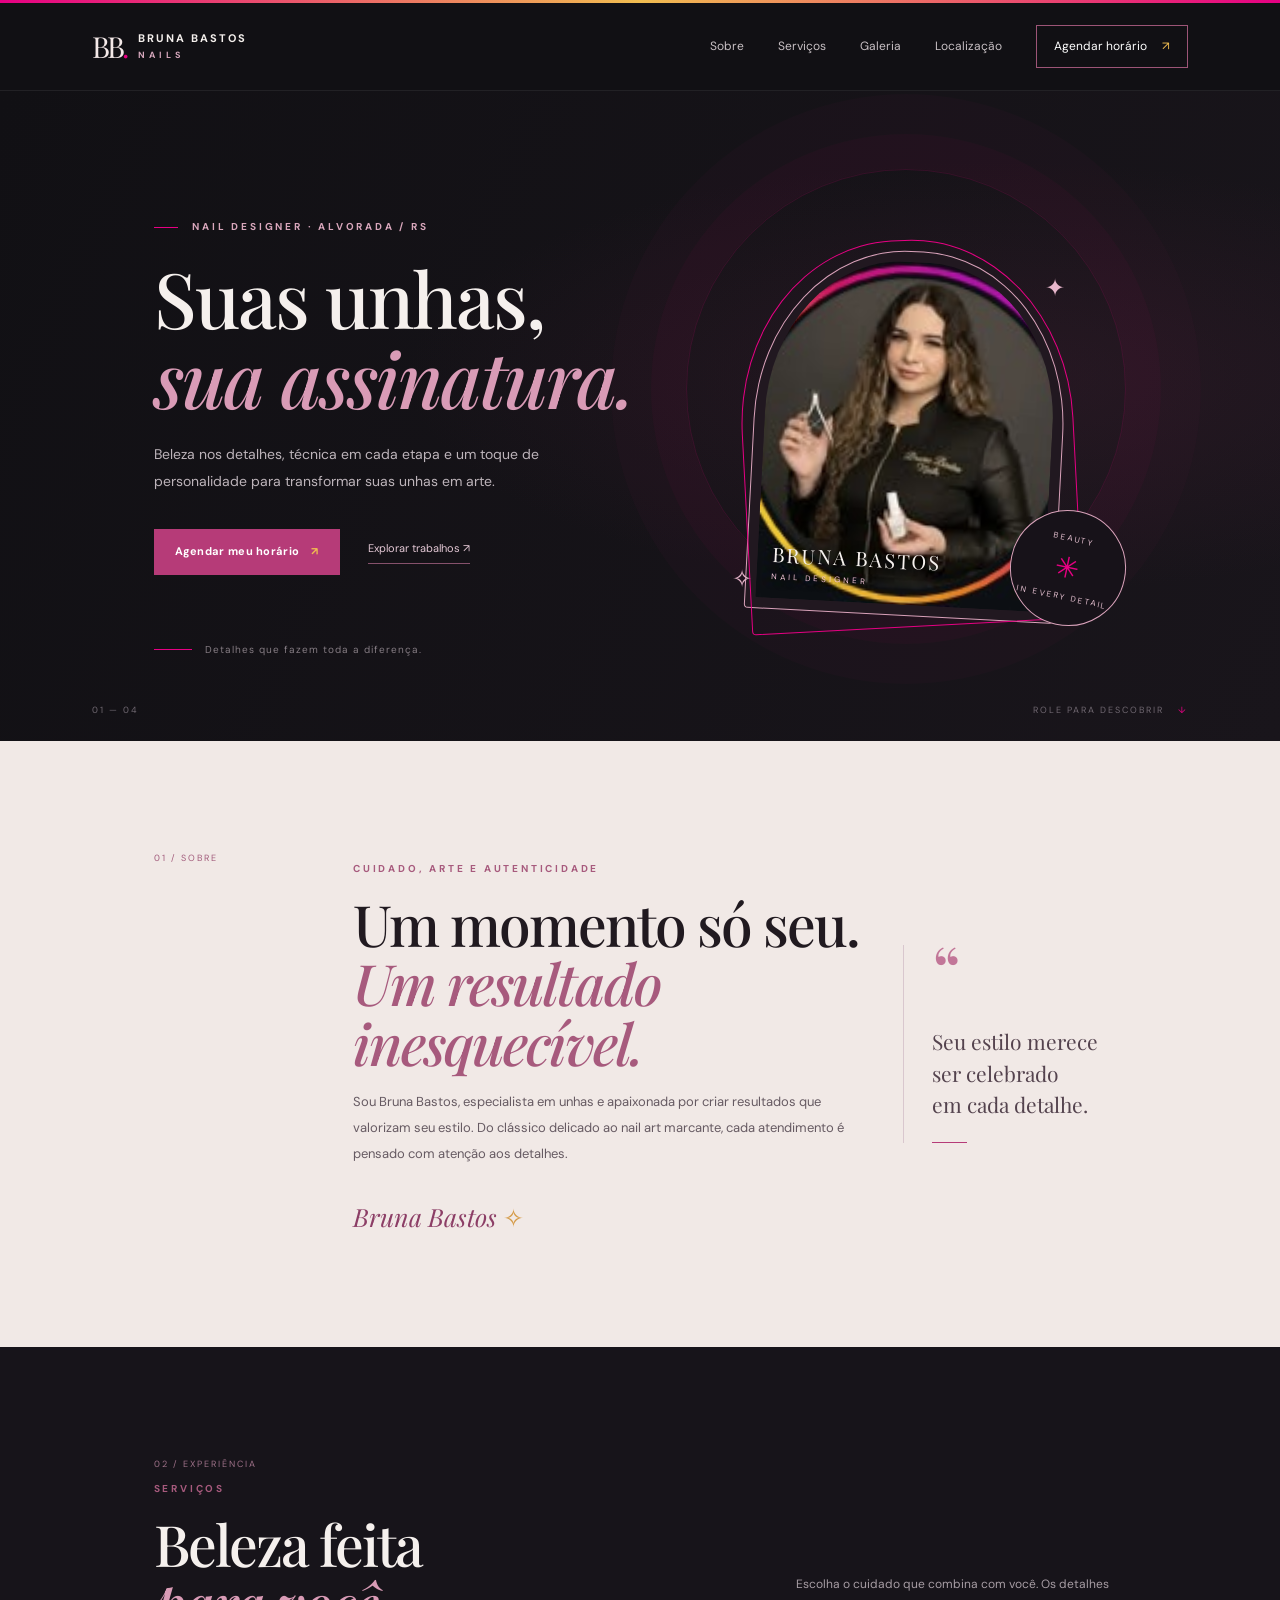
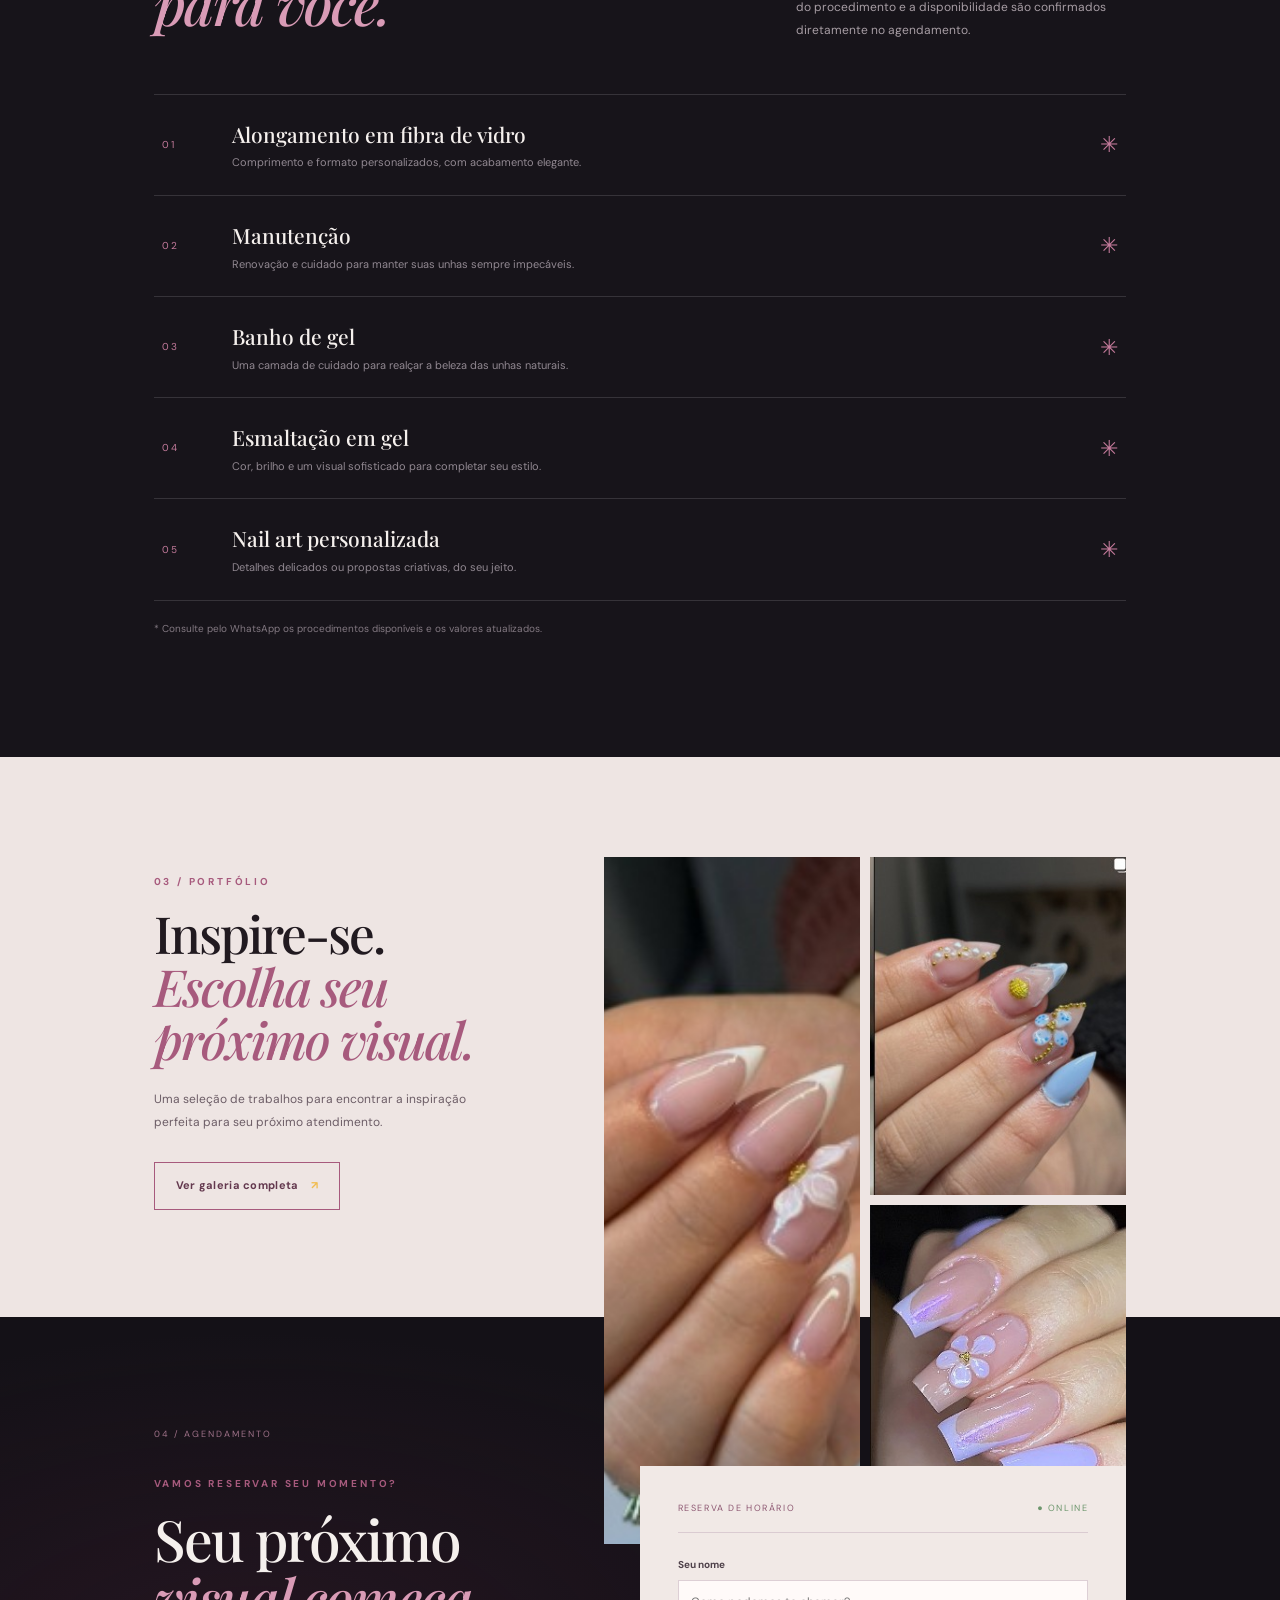
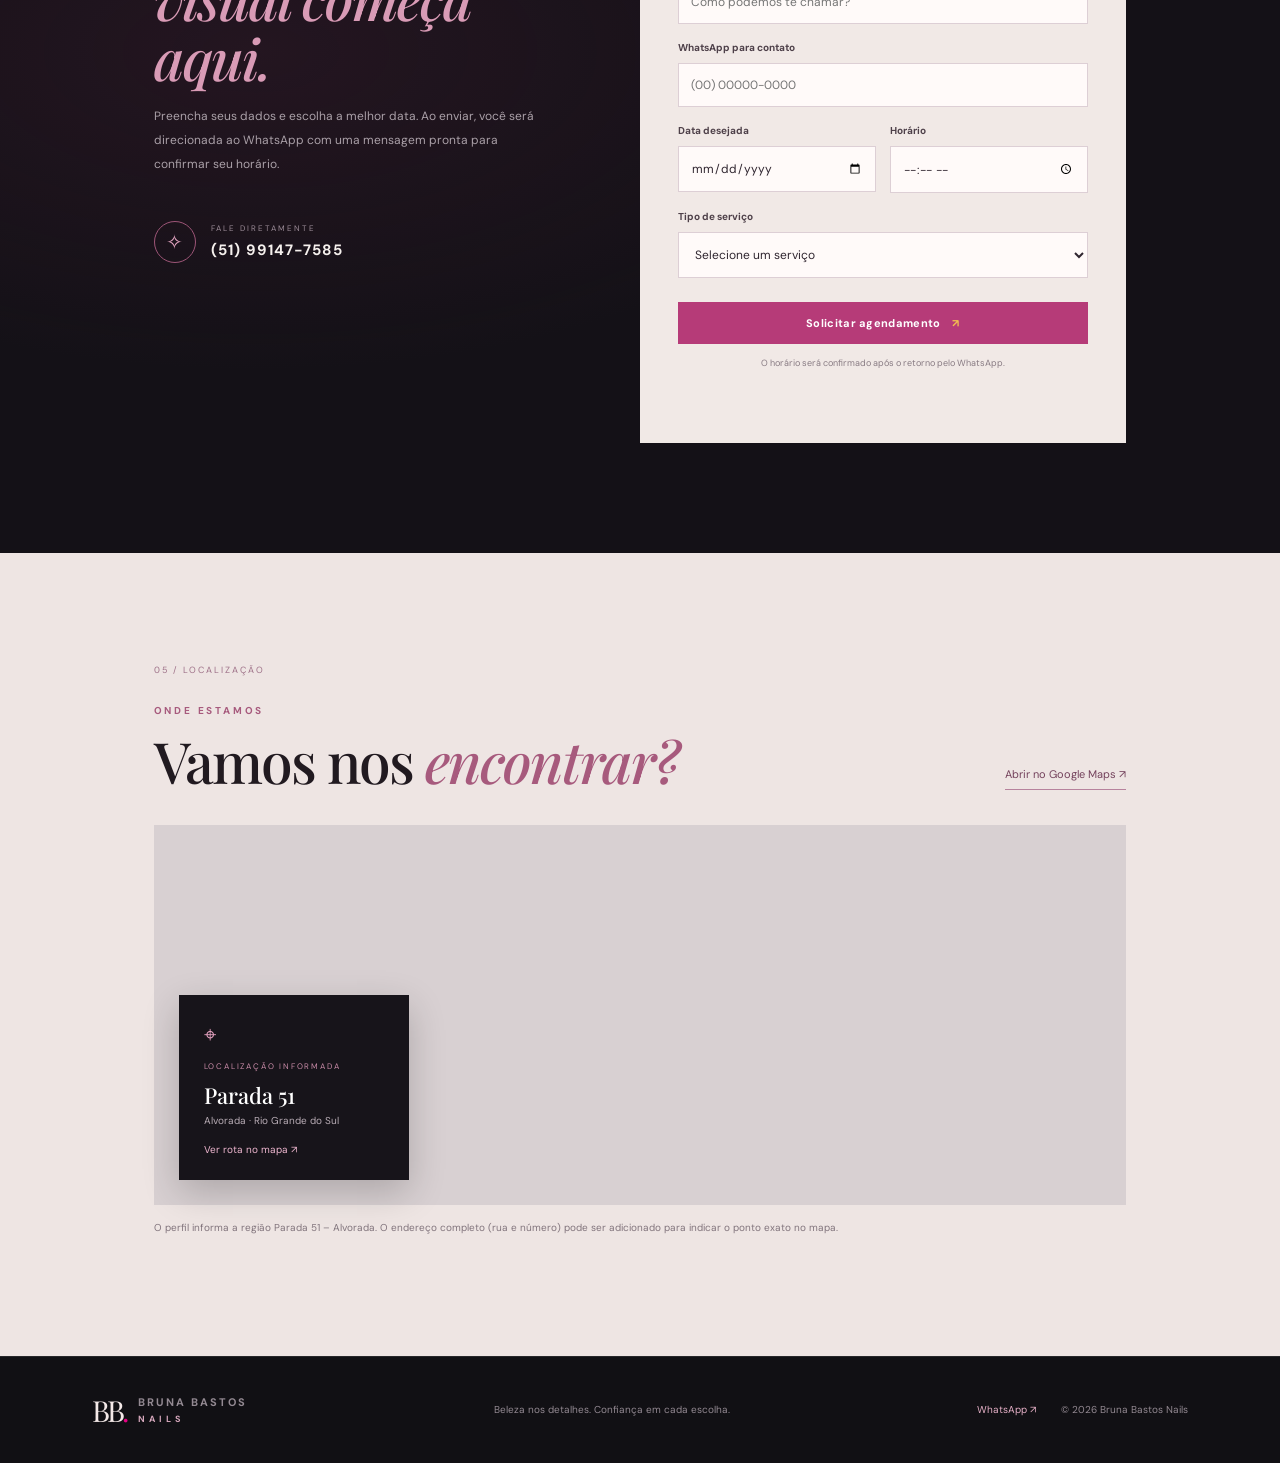
==== index.html @ d0cccdfe "Add files via upload" ====
<!DOCTYPE html>
<html lang="pt-BR">
<head>
  <meta charset="UTF-8">
  <meta name="viewport" content="width=device-width, initial-scale=1.0">
  <meta name="theme-color" content="#111014">
  <meta name="description" content="Bruna Bastos Nails — nail designer em Alvorada. Alongamentos, cuidados e nail art com acabamento sofisticado.">
  <title>Bruna Bastos Nails | Nail Designer</title>
  <link rel="preconnect" href="https://fonts.googleapis.com">
  <link rel="preconnect" href="https://fonts.gstatic.com" crossorigin>
  <link href="https://fonts.googleapis.com/css2?family=DM+Sans:wght@400;500;600;700&family=Playfair+Display:wght@500;600;700&display=swap" rel="stylesheet">
  <link rel="stylesheet" href="style.css">
</head>
<body>
  <div class="topline"></div>
  <header class="site-header">
    <a class="brand" href="#inicio" aria-label="Bruna Bastos Nails - início">
      <span class="brand-mark">BB<span>.</span></span>
      <span class="brand-name">BRUNA BASTOS <small>NAILS</small></span>
    </a>
    <button class="menu-toggle" aria-label="Abrir menu" aria-expanded="false">☰</button>
    <nav class="nav" id="nav">
      <a href="#sobre">Sobre</a>
      <a href="#servicos">Serviços</a>
      <a href="galeria.html" target="_blank" rel="noopener">Galeria</a>
      <a href="#localizacao">Localização</a>
      <a class="nav-cta" href="#agendar">Agendar horário <span>↗</span></a>
    </nav>
  </header>

  <main>
    <section class="hero" id="inicio">
      <div class="hero-glow"></div>
      <div class="hero-copy">
        <p class="eyebrow"><span></span> NAIL DESIGNER · ALVORADA / RS</p>
        <h1>Suas unhas,<br><em>sua assinatura.</em></h1>
        <p class="hero-text">Beleza nos detalhes, técnica em cada etapa e um toque de personalidade para transformar suas unhas em arte.</p>
        <div class="hero-actions">
          <a class="button button-primary" href="#agendar">Agendar meu horário <span>↗</span></a>
          <a class="text-link" href="galeria.html" target="_blank" rel="noopener">Explorar trabalhos <span>↗</span></a>
        </div>
        <div class="hero-note"><span class="note-line"></span><span>Detalhes que fazem toda a diferença.</span></div>
      </div>
      <div class="hero-visual">
        <div class="portrait-frame">
          <div class="portrait-ring"></div>
          <img src="bruna-perfil.jpg" alt="Bruna Bastos, nail designer">
          <div class="portrait-caption"><span>BRUNA BASTOS</span><small>NAIL DESIGNER</small></div>
        </div>
        <div class="floating-stamp"><span>BEAUTY</span><b>✳</b><span>IN EVERY DETAIL</span></div>
        <span class="hero-spark spark-one">✦</span><span class="hero-spark spark-two">✧</span>
      </div>
      <div class="hero-bottom"><span>01 — 04</span><span class="scroll-label">ROLE PARA DESCOBRIR <i>↓</i></span></div>
    </section>

    <section class="intro section-pad" id="sobre">
      <div class="section-kicker">01 / SOBRE</div>
      <div class="intro-content">
        <p class="eyebrow">CUIDADO, ARTE E AUTENTICIDADE</p>
        <h2>Um momento só seu.<br><em>Um resultado inesquecível.</em></h2>
        <p>Sou Bruna Bastos, especialista em unhas e apaixonada por criar resultados que valorizam seu estilo. Do clássico delicado ao nail art marcante, cada atendimento é pensado com atenção aos detalhes.</p>
        <div class="signature">Bruna Bastos <span>✧</span></div>
      </div>
      <div class="intro-side"><span class="big-quote">“</span><p>Seu estilo merece<br>ser celebrado<br>em cada detalhe.</p><span class="side-line"></span></div>
    </section>

    <section class="services section-pad" id="servicos">
      <div class="section-kicker">02 / EXPERIÊNCIA</div>
      <div class="section-heading">
        <div><p class="eyebrow">SERVIÇOS</p><h2>Beleza feita<br><em>para você.</em></h2></div>
        <p class="section-description">Escolha o cuidado que combina com você. Os detalhes do procedimento e a disponibilidade são confirmados diretamente no agendamento.</p>
      </div>
      <div class="service-list">
        <article class="service-item"><span class="service-number">01</span><div><h3>Alongamento em fibra de vidro</h3><p>Comprimento e formato personalizados, com acabamento elegante.</p></div><span class="service-symbol">✳</span></article>
        <article class="service-item"><span class="service-number">02</span><div><h3>Manutenção</h3><p>Renovação e cuidado para manter suas unhas sempre impecáveis.</p></div><span class="service-symbol">✳</span></article>
        <article class="service-item"><span class="service-number">03</span><div><h3>Banho de gel</h3><p>Uma camada de cuidado para realçar a beleza das unhas naturais.</p></div><span class="service-symbol">✳</span></article>
        <article class="service-item"><span class="service-number">04</span><div><h3>Esmaltação em gel</h3><p>Cor, brilho e um visual sofisticado para completar seu estilo.</p></div><span class="service-symbol">✳</span></article>
        <article class="service-item"><span class="service-number">05</span><div><h3>Nail art personalizada</h3><p>Detalhes delicados ou propostas criativas, do seu jeito.</p></div><span class="service-symbol">✳</span></article>
      </div>
      <p class="service-footnote">* Consulte pelo WhatsApp os procedimentos disponíveis e os valores atualizados.</p>
    </section>

    <section class="portfolio-strip">
      <div class="portfolio-copy"><p class="eyebrow">03 / PORTFÓLIO</p><h2>Inspire-se.<br><em>Escolha seu próximo visual.</em></h2><p>Uma seleção de trabalhos para encontrar a inspiração perfeita para seu próximo atendimento.</p><a class="button button-outline" href="galeria.html" target="_blank" rel="noopener">Ver galeria completa <span>↗</span></a></div>
      <div class="portfolio-preview">
        <img src="trabalho-01.jpg" alt="Unhas decoradas em tons rosados">
        <img src="trabalho-04.jpg" alt="Nail art delicada com detalhes">
        <img src="trabalho-13.jpg" alt="Unhas em tom lilás com decoração floral">
      </div>
    </section>

    <section class="booking section-pad" id="agendar">
      <div class="section-kicker">04 / AGENDAMENTO</div>
      <div class="booking-layout">
        <div class="booking-copy"><p class="eyebrow">VAMOS RESERVAR SEU MOMENTO?</p><h2>Seu próximo<br><em>visual começa aqui.</em></h2><p>Preencha seus dados e escolha a melhor data. Ao enviar, você será direcionada ao WhatsApp com uma mensagem pronta para confirmar seu horário.</p><div class="booking-contact"><span class="contact-icon">✧</span><div><small>FALE DIRETAMENTE</small><strong>(51) 99147-7585</strong></div></div></div>
        <form class="booking-form" id="bookingForm">
          <div class="form-top"><span>RESERVA DE HORÁRIO</span><span>● ONLINE</span></div>
          <label for="nome">Seu nome</label><input id="nome" name="nome" type="text" placeholder="Como podemos te chamar?" required>
          <label for="telefone">WhatsApp para contato</label><input id="telefone" name="telefone" type="tel" placeholder="(00) 00000-0000" required>
          <div class="form-row"><div><label for="data">Data desejada</label><input id="data" name="data" type="date" required></div><div><label for="hora">Horário</label><input id="hora" name="hora" type="time" required></div></div>
          <label for="servico">Tipo de serviço</label><select id="servico" name="servico" required><option value="">Selecione um serviço</option><option>Alongamento em fibra de vidro</option><option>Manutenção</option><option>Banho de gel</option><option>Esmaltação em gel</option><option>Nail art personalizada</option><option>Outro / quero tirar dúvidas</option></select>
          <button class="button button-primary submit-button" type="submit">Solicitar agendamento <span>↗</span></button>
          <p class="form-disclaimer">O horário será confirmado após o retorno pelo WhatsApp.</p>
          <p class="form-feedback" id="formFeedback" aria-live="polite"></p>
        </form>
      </div>
    </section>

    <section class="location section-pad" id="localizacao">
      <div class="section-kicker">05 / LOCALIZAÇÃO</div>
      <div class="location-heading"><div><p class="eyebrow">ONDE ESTAMOS</p><h2>Vamos nos <em>encontrar?</em></h2></div><a class="text-link" href="https://www.google.com/maps/search/?api=1&query=Parada+51%2C+Alvorada%2C+RS" target="_blank" rel="noopener">Abrir no Google Maps ↗</a></div>
      <div class="map-wrap"><iframe title="Mapa da região de atendimento em Parada 51, Alvorada - RS" src="https://www.google.com/maps?q=Parada%2051%2C%20Alvorada%2C%20RS&output=embed" loading="lazy" referrerpolicy="no-referrer-when-downgrade" allowfullscreen></iframe><div class="map-card"><span class="map-pin">⌖</span><small>LOCALIZAÇÃO INFORMADA</small><strong>Parada 51</strong><span>Alvorada · Rio Grande do Sul</span><a href="https://www.google.com/maps/search/?api=1&query=Parada+51%2C+Alvorada%2C+RS" target="_blank" rel="noopener">Ver rota no mapa ↗</a></div></div>
      <p class="address-note">O perfil informa a região Parada 51 – Alvorada. O endereço completo (rua e número) pode ser adicionado para indicar o ponto exato no mapa.</p>
    </section>
  </main>

  <footer class="footer"><a class="brand" href="#inicio"><span class="brand-mark">BB<span>.</span></span><span class="brand-name">BRUNA BASTOS <small>NAILS</small></span></a><p>Beleza nos detalhes. Confiança em cada escolha.</p><div class="footer-right"><a href="https://wa.me/5551991477585" target="_blank" rel="noopener">WhatsApp ↗</a><span>© <span id="year"></span> Bruna Bastos Nails</span></div></footer>
  <script src="script.js"></script>
</body>
</html>
---- style.css ----
* {
    box-sizing: border-box
}

html {
    scroll-behavior: smooth;
    scroll-padding-top: 90px
}

body {
    margin: 0;
    background: #111014;
    color: #f5f0ed;
    font-family: 'DM Sans', sans-serif;
    font-size: 15px;
    line-height: 1.6
}

a {
    color: inherit;
    text-decoration: none
}

.topline {
    height: 3px;
    background: linear-gradient(90deg, #e60083, #f1bd50, #e60083)
}

.site-header {
    height: 88px;
    padding: 0 7.2%;
    display: flex;
    align-items: center;
    justify-content: space-between;
    border-bottom: 1px solid #ffffff12;
    background: #111014;
    position: relative;
    z-index: 5
}

.brand {
    display: flex;
    align-items: center;
    gap: 12px
}

.brand-mark {
    font-family: 'Playfair Display', serif;
    font-size: 29px;
    letter-spacing: -3px;
    color: #f4e9e8
}

.brand-mark span {
    color: #e60083
}

.brand-name {
    font-size: 11px;
    letter-spacing: 2px;
    font-weight: 700;
    line-height: 1.2
}

.brand-name small {
    display: block;
    font-size: 9px;
    letter-spacing: 4px;
    color: #d7a8bd;
    margin-top: 5px
}

.nav {
    display: flex;
    align-items: center;
    gap: 34px;
    font-size: 12px;
    color: #c8c0c4
}

.nav a:hover,
.text-link:hover {
    color: #f1bd50
}

.nav .nav-cta {
    border: 1px solid #9d5577;
    padding: 11px 17px;
    color: #fff
}

.nav-cta span,
.button span {
    color: #f1bd50;
    margin-left: 12px
}

.menu-toggle {
    display: none;
    background: none;
    border: 0;
    color: white;
    font-size: 24px
}

.hero {
    min-height: 650px;
    padding: 105px 12% 70px;
    display: grid;
    grid-template-columns: 1.1fr .9fr;
    align-items: center;
    position: relative;
    overflow: hidden;
    background: radial-gradient(ellipse at 78% 44%, #52223c45, transparent 42%), linear-gradient(115deg, #111014, #19151b)
}

.hero-glow {
    position: absolute;
    width: 440px;
    height: 440px;
    border: 1px solid #e6008326;
    border-radius: 50%;
    right: 12%;
    top: 12%;
    box-shadow: 0 0 0 35px #e6008308, 0 0 0 75px #e6008305
}

.hero-copy {
    position: relative;
    z-index: 2
}

.eyebrow {
    font-size: 10px;
    letter-spacing: 2.8px;
    color: #d9a7bc;
    font-weight: 700
}

.hero .eyebrow span {
    display: inline-block;
    width: 24px;
    height: 1px;
    background: #e60083;
    vertical-align: middle;
    margin-right: 10px
}

.hero h1,
.section-heading h2,
.intro h2,
.portfolio-copy h2,
.booking h2,
.location h2,
.gallery-intro h1 {
    font-family: 'Playfair Display', serif;
    font-weight: 500;
    font-size: clamp(48px, 6vw, 78px);
    line-height: 1.04;
    letter-spacing: -2px;
    margin: 23px 0
}

.hero h1 em,
.section-heading h2 em,
.intro h2 em,
.portfolio-copy h2 em,
.booking h2 em,
.location h2 em,
.gallery-intro h1 em {
    color: #d99bb6;
    font-weight: 500
}

.hero-text {
    max-width: 440px;
    color: #bdb4ba;
    font-size: 14px;
    line-height: 1.9
}

.hero-actions {
    display: flex;
    align-items: center;
    gap: 28px;
    margin-top: 35px
}

.button {
    display: inline-flex;
    align-items: center;
    justify-content: center;
    padding: 14px 21px;
    font-family: 'DM Sans', sans-serif;
    font-size: 11px;
    letter-spacing: .3px;
    font-weight: 700;
    border: 0;
    cursor: pointer;
    transition: .25s
}

.button-primary {
    background: #b63b78;
    color: white
}

.button-primary:hover {
    background: #d34b8e;
    transform: translateY(-2px)
}

.text-link {
    font-size: 11px;
    color: #e4c8d5;
    border-bottom: 1px solid #86516c;
    padding-bottom: 5px
}

.hero-note {
    display: flex;
    align-items: center;
    gap: 13px;
    margin-top: 67px;
    color: #857c83;
    font-size: 10px;
    letter-spacing: 1px
}

.note-line {
    width: 38px;
    height: 1px;
    background: #e60083
}

.hero-visual {
    height: 440px;
    position: relative;
    display: flex;
    align-items: center;
    justify-content: center
}

.portrait-frame {
    width: 310px;
    height: 365px;
    position: relative;
    padding: 10px;
    border: 1px solid #d9a2ba;
    border-radius: 48% 48% 4px 4px;
    transform: rotate(3deg);
    background: #211820
}

.portrait-ring {
    position: absolute;
    inset: -12px;
    border: 1px solid #e60083;
    border-radius: 48% 48% 4px 4px;
    transform: rotate(-6deg)
}

.portrait-frame img {
    width: 100%;
    height: 100%;
    object-fit: cover;
    object-position: center;
    border-radius: 46% 46% 2px 2px;
    filter: saturate(.85)
}

.portrait-caption {
    position: absolute;
    bottom: 25px;
    left: 25px;
    display: flex;
    flex-direction: column;
    text-shadow: 0 2px 8px #000
}

.portrait-caption span {
    font-family: 'Playfair Display', serif;
    font-size: 20px;
    letter-spacing: 2px
}

.portrait-caption small {
    font-size: 8px;
    letter-spacing: 3px;
    color: #f2c5d8
}

.floating-stamp {
    position: absolute;
    right: 0;
    bottom: 28px;
    width: 116px;
    height: 116px;
    border: 1px solid #d9a2ba;
    border-radius: 50%;
    display: flex;
    flex-direction: column;
    align-items: center;
    justify-content: center;
    background: #171219;
    color: #e5c0d0;
    font-size: 8px;
    letter-spacing: 2px;
    transform: rotate(12deg)
}

.floating-stamp b {
    font-size: 29px;
    color: #e60083;
    font-weight: 400
}

.hero-spark {
    position: absolute;
    color: #e7b6cb;
    font-size: 24px
}

.spark-one {
    top: 55px;
    right: 14%
}

.spark-two {
    bottom: 55px;
    left: 10%
}

.hero-bottom {
    position: absolute;
    bottom: 24px;
    left: 7.2%;
    right: 7.2%;
    display: flex;
    justify-content: space-between;
    color: #706871;
    font-size: 9px;
    letter-spacing: 2px
}

.scroll-label i {
    color: #e60083;
    font-style: normal;
    margin-left: 10px
}

.section-pad {
    padding: 110px 12%
}

.section-kicker {
    font-size: 9px;
    letter-spacing: 2px;
    color: #9e7188
}

.intro {
    display: grid;
    grid-template-columns: .5fr 1.6fr .7fr;
    gap: 40px;
    background: #f1e9e6;
    color: #211a20
}

.intro .section-kicker {
    color: #a25b7b
}

.intro-content .eyebrow,
.section-heading .eyebrow,
.portfolio-copy .eyebrow,
.booking-copy .eyebrow,
.location-heading .eyebrow {
    color: #a75a7d
}

.intro h2,
.section-heading h2,
.portfolio-copy h2,
.booking h2,
.location h2 {
    font-size: clamp(38px, 4.5vw, 57px);
    color: #211a20;
    margin: 17px 0
}

.intro h2 em {
    color: #a75a7d
}

.intro-content>p:not(.eyebrow) {
    max-width: 560px;
    color: #665a62;
    font-size: 13px;
    line-height: 2
}

.signature {
    font-family: 'Playfair Display', serif;
    font-style: italic;
    font-size: 25px;
    margin-top: 30px;
    color: #8c3e66
}

.signature span {
    font-style: normal;
    color: #d59a45
}

.intro-side {
    align-self: center;
    border-left: 1px solid #d9c7ce;
    padding-left: 28px
}

.big-quote {
    font-family: 'Playfair Display', serif;
    font-size: 70px;
    line-height: .7;
    color: #c27698
}

.intro-side p {
    font-family: 'Playfair Display', serif;
    font-size: 21px;
    line-height: 1.5;
    color: #54434e
}

.side-line {
    display: block;
    width: 35px;
    height: 1px;
    background: #b63b78
}

.services {
    background: #17141a
}

.section-heading {
    display: flex;
    justify-content: space-between;
    align-items: end;
    margin-bottom: 44px
}

.section-heading h2 {
    color: #f5f0ed
}

.section-heading h2 em {
    color: #d99bb6
}

.section-description {
    max-width: 330px;
    color: #a79da4;
    font-size: 12px;
    line-height: 1.9;
    margin-bottom: 8px
}

.service-list {
    border-top: 1px solid #ffffff22
}

.service-item {
    display: grid;
    grid-template-columns: 70px 1fr 40px;
    align-items: center;
    padding: 23px 8px;
    border-bottom: 1px solid #ffffff22;
    transition: .2s
}

.service-item:hover {
    background: #ffffff06;
    padding-left: 17px
}

.service-number {
    font-size: 10px;
    color: #c57b9c;
    letter-spacing: 2px
}

.service-item h3 {
    font-family: 'Playfair Display', serif;
    font-weight: 500;
    font-size: 21px;
    margin: 0 0 3px
}

.service-item p {
    margin: 0;
    color: #918891;
    font-size: 11px
}

.service-symbol {
    font-size: 22px;
    color: #c57b9c;
    text-align: right
}

.service-footnote {
    font-size: 10px;
    color: #837982;
    margin-top: 20px
}

.portfolio-strip {
    display: grid;
    grid-template-columns: .85fr 1.15fr;
    gap: 65px;
    align-items: center;
    padding: 100px 12%;
    background: #eee5e3;
    color: #211a20
}

.portfolio-copy h2 {
    font-size: clamp(38px, 4vw, 52px)
}

.portfolio-copy h2 em {
    color: #a75a7d
}

.portfolio-copy>p:not(.eyebrow) {
    max-width: 340px;
    color: #6c5d66;
    font-size: 12px;
    line-height: 1.9;
    margin: 22px 0 28px
}

.button-outline {
    border: 1px solid #a75a7d;
    color: #63384e
}

.button-outline:hover {
    background: #a75a7d;
    color: white
}

.portfolio-preview {
    height: 360px;
    display: grid;
    grid-template-columns: 1fr 1fr;
    grid-template-rows: 1fr 1fr;
    gap: 10px
}

.portfolio-preview img {
    width: 100%;
    height: 100%;
    object-fit: cover
}

.portfolio-preview img:first-child {
    grid-row: span 2
}

.booking {
    background: radial-gradient(ellipse at 20% 40%, #51213b42, transparent 45%), #141117
}

.booking-layout {
    display: grid;
    grid-template-columns: .9fr 1.1fr;
    gap: 9%;
    align-items: start;
    margin-top: 25px
}

.booking h2 {
    color: #f5f0ed
}

.booking h2 em {
    color: #d99bb6
}

.booking-copy>p:not(.eyebrow) {
    max-width: 390px;
    color: #aaa0a8;
    font-size: 12px;
    line-height: 2
}

.booking-contact {
    display: flex;
    align-items: center;
    gap: 15px;
    margin-top: 45px
}

.contact-icon {
    width: 42px;
    height: 42px;
    border: 1px solid #9d5577;
    border-radius: 50%;
    display: grid;
    place-items: center;
    color: #e7a8c4;
    font-size: 20px
}

.booking-contact small,
.booking-contact strong {
    display: block
}

.booking-contact small {
    font-size: 8px;
    letter-spacing: 2px;
    color: #9c8c98
}

.booking-contact strong {
    font-size: 15px;
    letter-spacing: 1px;
    margin-top: 3px
}

.booking-form {
    background: #f1e9e6;
    color: #292129;
    padding: 35px 38px
}

.form-top {
    display: flex;
    justify-content: space-between;
    font-size: 9px;
    letter-spacing: 1.6px;
    color: #8e5872;
    border-bottom: 1px solid #dacbd1;
    padding-bottom: 17px;
    margin-bottom: 24px
}

.form-top span:last-child {
    color: #6d966d
}

.booking-form label {
    display: block;
    font-size: 10px;
    font-weight: 700;
    margin: 16px 0 7px;
    color: #4e4049
}

.booking-form input,
.booking-form select {
    width: 100%;
    border: 1px solid #ddcfd5;
    background: #fffaf9;
    padding: 13px 12px;
    font: 12px 'DM Sans', sans-serif;
    color: #302630;
    outline: none;
    border-radius: 0
}

.booking-form input:focus,
.booking-form select:focus {
    border-color: #b63b78
}

.form-row {
    display: grid;
    grid-template-columns: 1fr 1fr;
    gap: 14px
}

.submit-button {
    width: 100%;
    margin-top: 24px
}

.form-disclaimer {
    font-size: 9px;
    color: #887b83;
    text-align: center;
    margin: 12px 0 0
}

.form-feedback {
    font-size: 11px;
    color: #a43b70;
    text-align: center;
    min-height: 16px
}

.location {
    background: #eee5e3;
    color: #211a20
}

.location-heading {
    display: flex;
    align-items: end;
    justify-content: space-between;
    margin: 15px 0 35px
}

.location h2 {
    margin: 12px 0 0
}

.location h2 em {
    color: #a75a7d
}

.location-heading .text-link {
    color: #74425c;
    border-color: #b7839d
}

.map-wrap {
    height: 380px;
    position: relative;
    background: #d8d0d2
}

.map-wrap iframe {
    width: 100%;
    height: 100%;
    border: 0;
    filter: grayscale(.8) contrast(.9)
}

.map-card {
    position: absolute;
    left: 25px;
    bottom: 25px;
    background: #17141a;
    color: white;
    padding: 22px 25px;
    min-width: 230px;
    display: flex;
    flex-direction: column;
    box-shadow: 0 12px 35px #0003
}

.map-pin {
    font-size: 22px;
    color: #e6a2c0;
    margin-bottom: 8px
}

.map-card small {
    font-size: 8px;
    letter-spacing: 1.8px;
    color: #c98ba8
}

.map-card strong {
    font-family: 'Playfair Display', serif;
    font-size: 22px;
    font-weight: 500;
    margin-top: 5px
}

.map-card>span:not(.map-pin) {
    font-size: 10px;
    color: #b9adb6
}

.map-card a {
    font-size: 10px;
    color: #efb7d0;
    margin-top: 13px
}

.address-note {
    font-size: 10px;
    color: #81747c;
    margin-top: 15px
}

.footer {
    padding: 30px 7.2%;
    display: flex;
    align-items: center;
    justify-content: space-between;
    border-top: 1px solid #ffffff18;
    color: #938992
}

.footer p {
    font-size: 10px
}

.footer-right {
    display: flex;
    gap: 25px;
    font-size: 10px
}

.footer-right a {
    color: #e7b1c8
}

.gallery-page {
    background: #111014;
    min-height: 100vh
}

.gallery-header .text-link {
    color: #e6b1c9
}

.gallery-main {
    padding: 75px 7.2% 90px
}

.gallery-intro {
    text-align: center;
    margin-bottom: 45px
}

.gallery-intro h1 {
    font-size: clamp(44px, 6vw, 68px);
    margin: 14px 0
}

.gallery-intro h1 em {
    color: #d99bb6
}

.gallery-intro>p:last-child {
    color: #a99fa7;
    font-size: 12px
}

.gallery-grid {
    display: grid;
    grid-template-columns: repeat(5, 1fr);
    gap: 12px
}

.gallery-item {
    margin: 0;
    overflow: hidden;
    background: #211a22;
    aspect-ratio: 1/1.12
}

.gallery-item img {
    width: 100%;
    height: 100%;
    display: block;
    object-fit: cover;
    transition: transform .55s, filter .55s;
    filter: saturate(.88)
}

.gallery-item:hover img {
    transform: scale(1.055);
    filter: saturate(1.08)
}

.gallery-bottom {
    text-align: center;
    padding: 65px 0 0
}

.gallery-bottom p {
    font-family: 'Playfair Display', serif;
    font-size: 23px;
    color: #e7dce2
}

.gallery-bottom .button {
    margin-top: 10px
}

.gallery-page .footer {
    margin-top: 0
}

@media(max-width:900px) {
    .site-header {
        padding: 0 5%;
        height: 75px
    }

    .menu-toggle {
        display: block
    }

    .nav {
        display: none;
        position: absolute;
        top: 74px;
        left: 0;
        right: 0;
        background: #17141a;
        padding: 22px 6%;
        flex-direction: column;
        align-items: flex-start;
        gap: 20px;
        border-bottom: 1px solid #ffffff20
    }

    .nav.open {
        display: flex
    }

    .hero {
        padding: 75px 8% 65px;
        grid-template-columns: 1fr .8fr;
        min-height: 590px
    }

    .hero-visual {
        transform: scale(.85)
    }

    .section-pad {
        padding: 80px 8%
    }

    .intro {
        grid-template-columns: .3fr 1.5fr
    }

    .intro-side {
        display: none
    }

    .portfolio-strip {
        padding: 80px 8%;
        gap: 35px
    }

    .booking-layout {
        gap: 5%
    }

    .gallery-main {
        padding-left: 5%;
        padding-right: 5%
    }

    .gallery-grid {
        grid-template-columns: repeat(4, 1fr)
    }
}

@media(max-width:620px) {
    .hero {
        display: flex;
        flex-direction: column;
        align-items: flex-start;
        padding: 65px 7% 75px;
        min-height: auto
    }

    .hero h1 {
        font-size: 55px
    }

    .hero-visual {
        width: 100%;
        height: 380px;
        margin-top: 25px;
        transform: none
    }

    .portrait-frame {
        width: 260px;
        height: 315px
    }

    .floating-stamp {
        right: 2%;
        bottom: 5px
    }

    .hero-note {
        margin-top: 40px
    }

    .hero-bottom {
        left: 7%;
        right: 7%
    }

    .intro {
        display: block
    }

    .intro .section-kicker {
        margin-bottom: 28px
    }

    .intro h2 {
        font-size: 39px
    }

    .section-heading {
        display: block
    }

    .section-description {
        margin-top: 20px
    }

    .service-item {
        grid-template-columns: 40px 1fr 25px;
        padding: 20px 2px
    }

    .service-item h3 {
        font-size: 18px
    }

    .service-item p {
        font-size: 10px;
        max-width: 260px
    }

    .portfolio-strip {
        display: flex;
        flex-direction: column;
        align-items: stretch;
        padding: 75px 7%
    }

    .portfolio-preview {
        height: 300px
    }

    .booking-layout {
        display: block
    }

    .booking-form {
        margin-top: 35px;
        padding: 27px 22px
    }

    .booking h2 {
        font-size: 43px
    }

    .location-heading {
        display: block
    }

    .location-heading .text-link {
        display: inline-block;
        margin-top: 18px
    }

    .map-wrap {
        height: 340px
    }

    .map-card {
        left: 12px;
        bottom: 12px;
        padding: 16px;
        min-width: 190px
    }

    .footer {
        padding: 25px 7%;
        flex-wrap: wrap;
        gap: 15px
    }

    .footer>p {
        display: none
    }

    .footer-right {
        width: 100%;
        justify-content: space-between
    }

    .gallery-main {
        padding: 55px 4% 65px
    }

    .gallery-grid {
        grid-template-columns: repeat(2, 1fr);
        gap: 8px
    }

    .gallery-item {
        aspect-ratio: 1/1.15
    }

    .gallery-intro {
        margin-bottom: 30px
    }

    .gallery-intro h1 {
        font-size: 45px
    }

    .gallery-bottom p {
        font-size: 19px
    }

    .gallery-header .text-link {
        font-size: 10px
    }

    .form-row {
        gap: 9px
    }
}
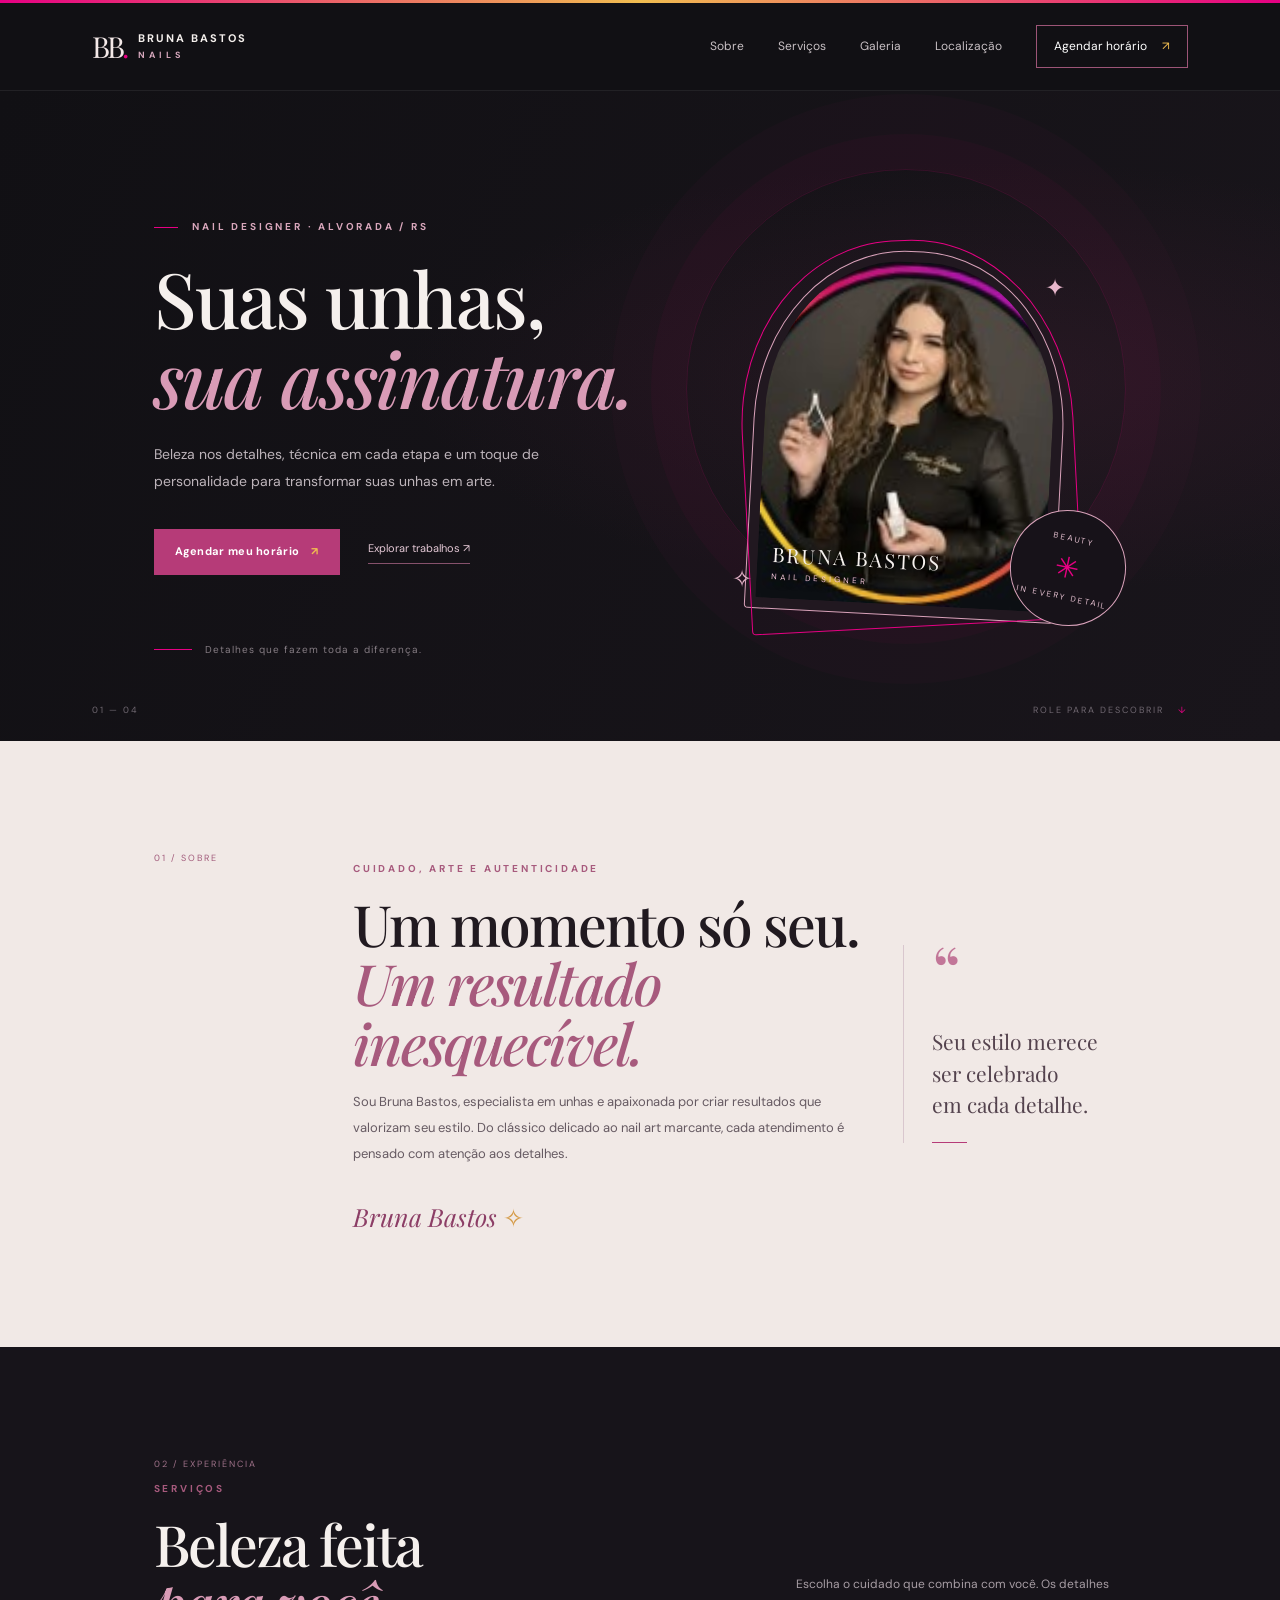
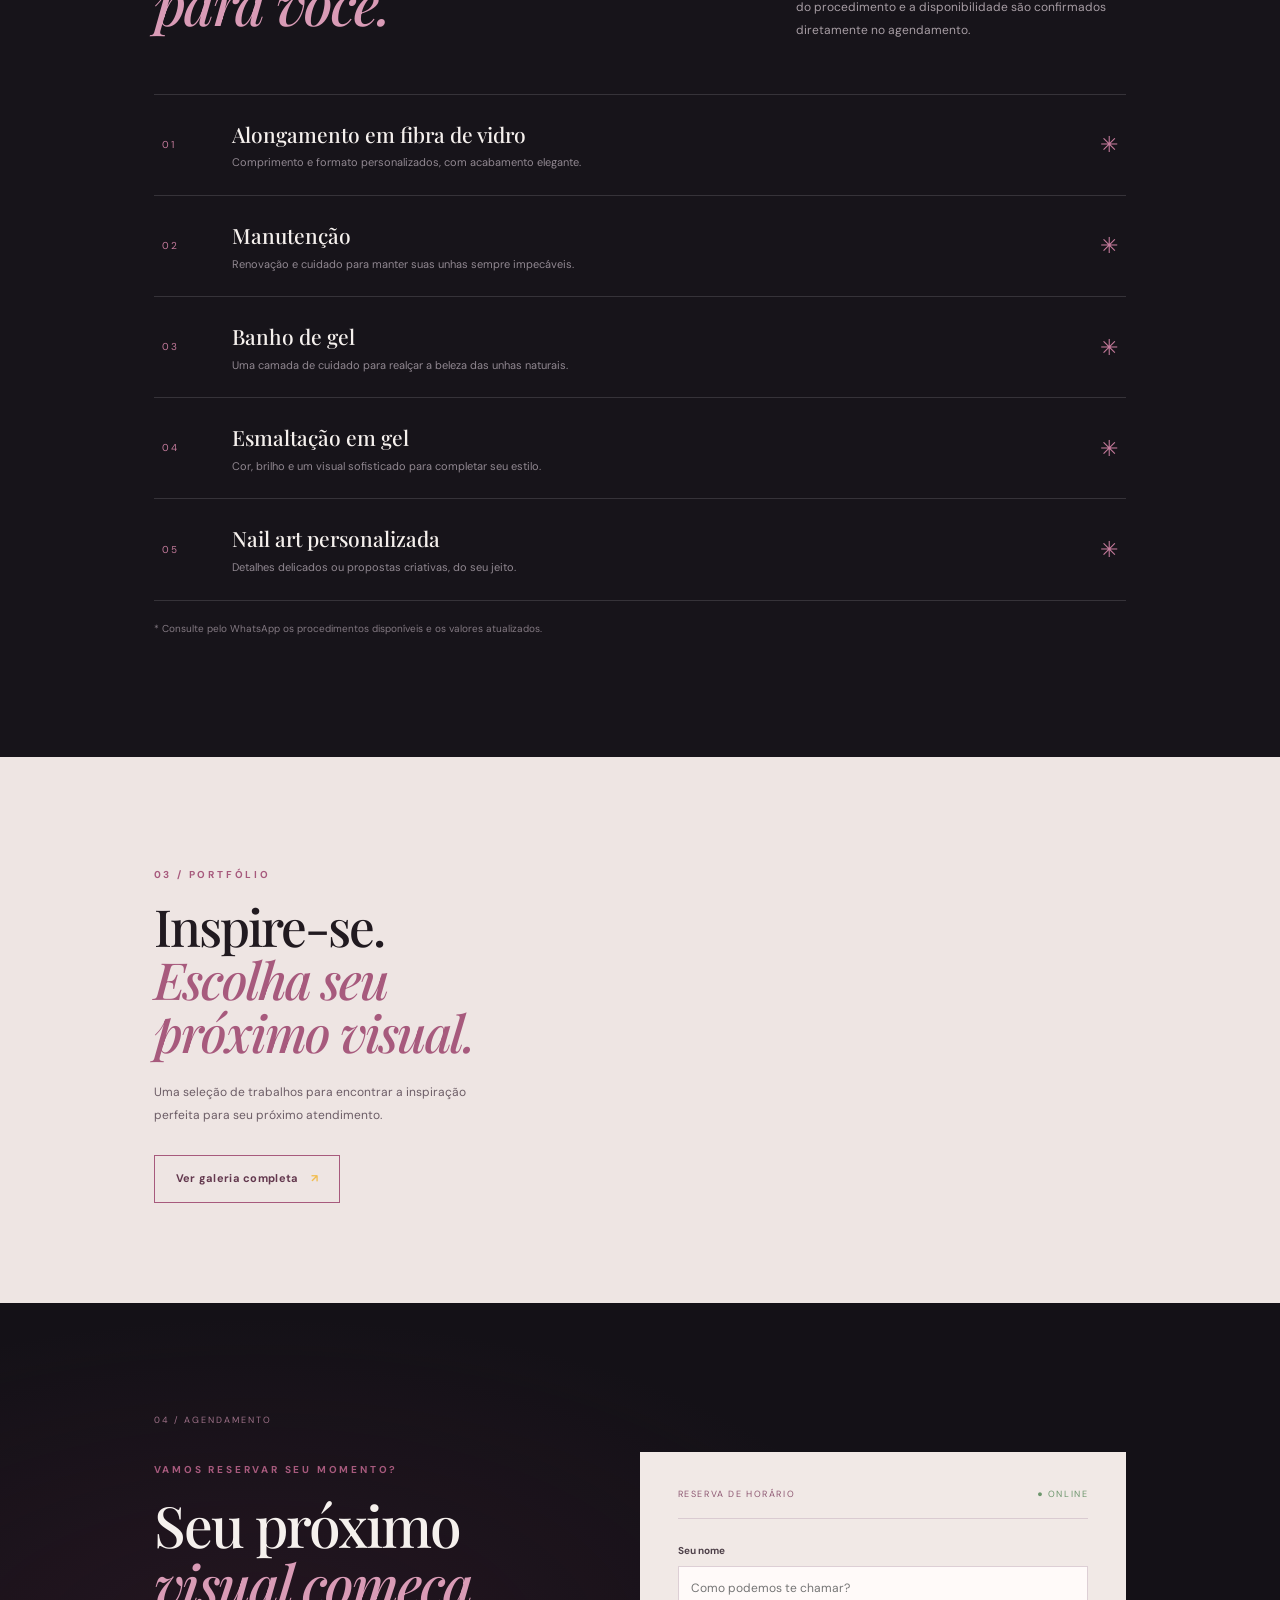
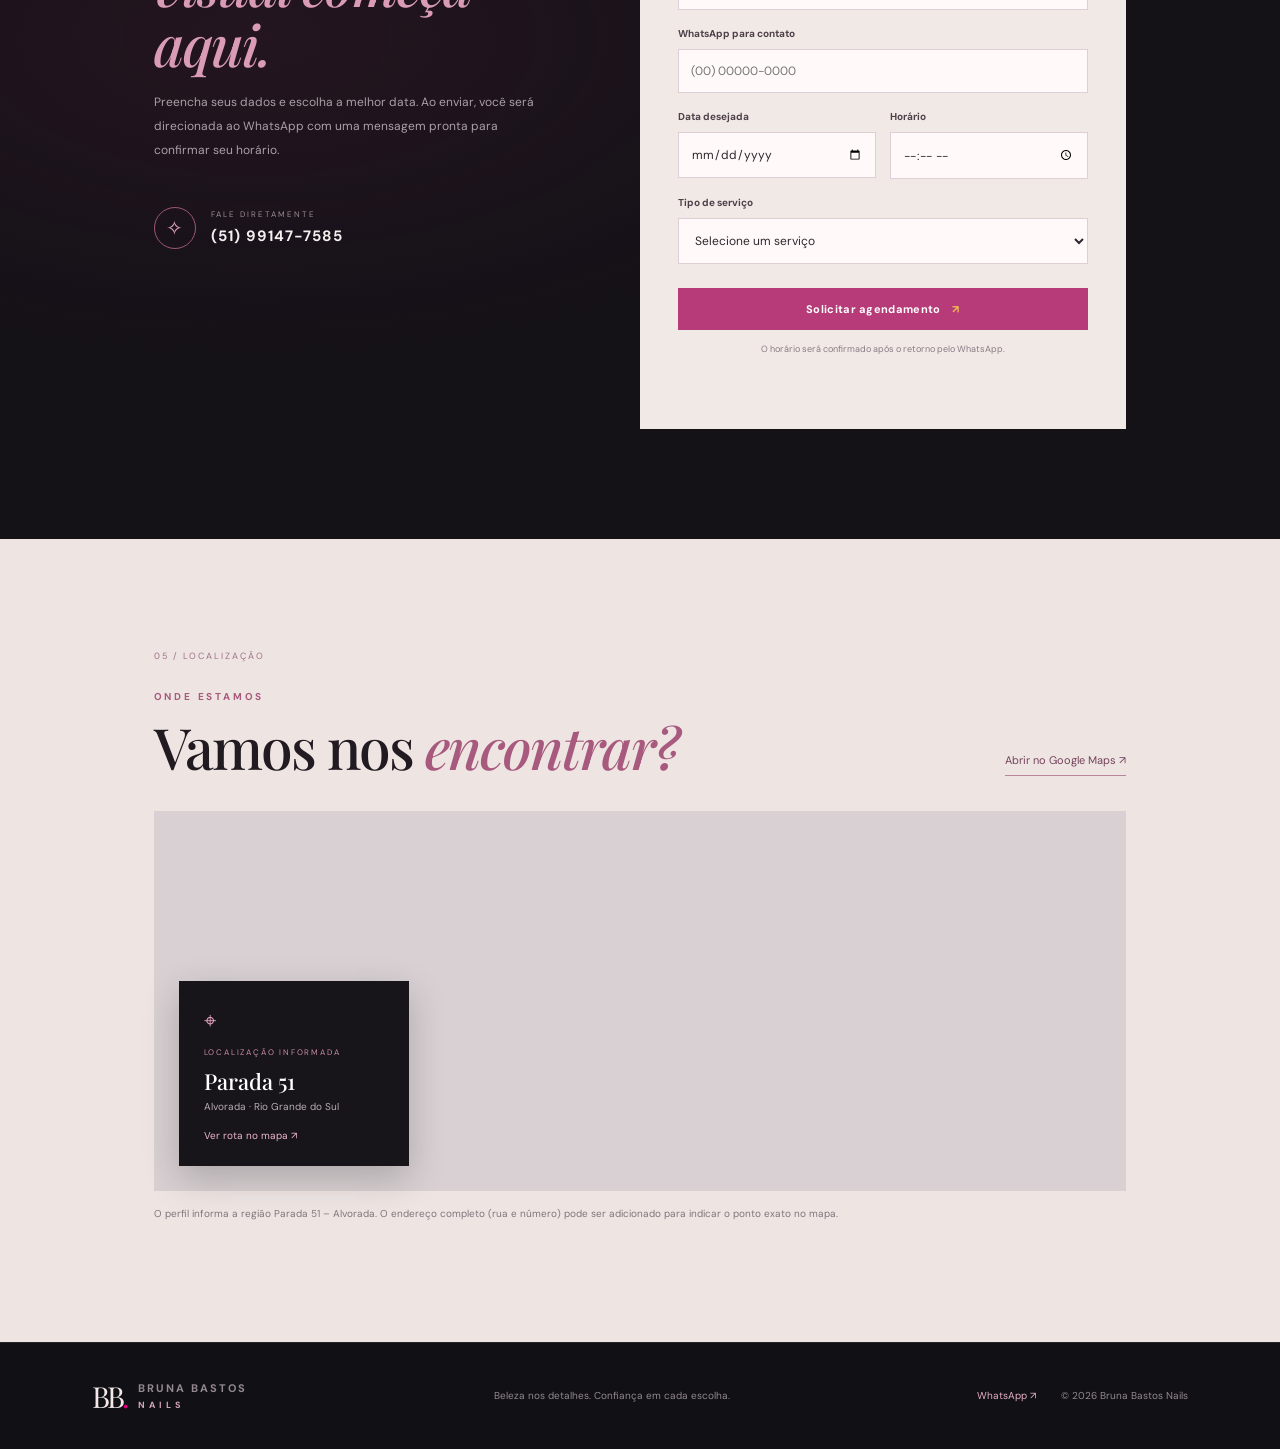
==== commit 79848666: "Remove portfolio preview images Removed portfolio preview images from the portfolio section." ====
--- a/index.html
+++ b/index.html
@@ -82,11 +82,7 @@
 
     <section class="portfolio-strip">
       <div class="portfolio-copy"><p class="eyebrow">03 / PORTFÓLIO</p><h2>Inspire-se.<br><em>Escolha seu próximo visual.</em></h2><p>Uma seleção de trabalhos para encontrar a inspiração perfeita para seu próximo atendimento.</p><a class="button button-outline" href="galeria.html" target="_blank" rel="noopener">Ver galeria completa <span>↗</span></a></div>
-      <div class="portfolio-preview">
-        <img src="trabalho-01.jpg" alt="Unhas decoradas em tons rosados">
-        <img src="trabalho-04.jpg" alt="Nail art delicada com detalhes">
-        <img src="trabalho-13.jpg" alt="Unhas em tom lilás com decoração floral">
-      </div>
+     
     </section>
 
     <section class="booking section-pad" id="agendar">
@@ -117,4 +113,4 @@
   <footer class="footer"><a class="brand" href="#inicio"><span class="brand-mark">BB<span>.</span></span><span class="brand-name">BRUNA BASTOS <small>NAILS</small></span></a><p>Beleza nos detalhes. Confiança em cada escolha.</p><div class="footer-right"><a href="https://wa.me/5551991477585" target="_blank" rel="noopener">WhatsApp ↗</a><span>© <span id="year"></span> Bruna Bastos Nails</span></div></footer>
   <script src="script.js"></script>
 </body>
-</html>+</html>
--- a/style.css
+++ b/style.css
@@ -553,7 +553,7 @@
 }
 
 .portfolio-preview {
-    height: 360px;
+    height: 130px;
     display: grid;
     grid-template-columns: 1fr 1fr;
     grid-template-rows: 1fr 1fr;
@@ -1124,4 +1124,4 @@
     .form-row {
         gap: 9px
     }
-}+}
